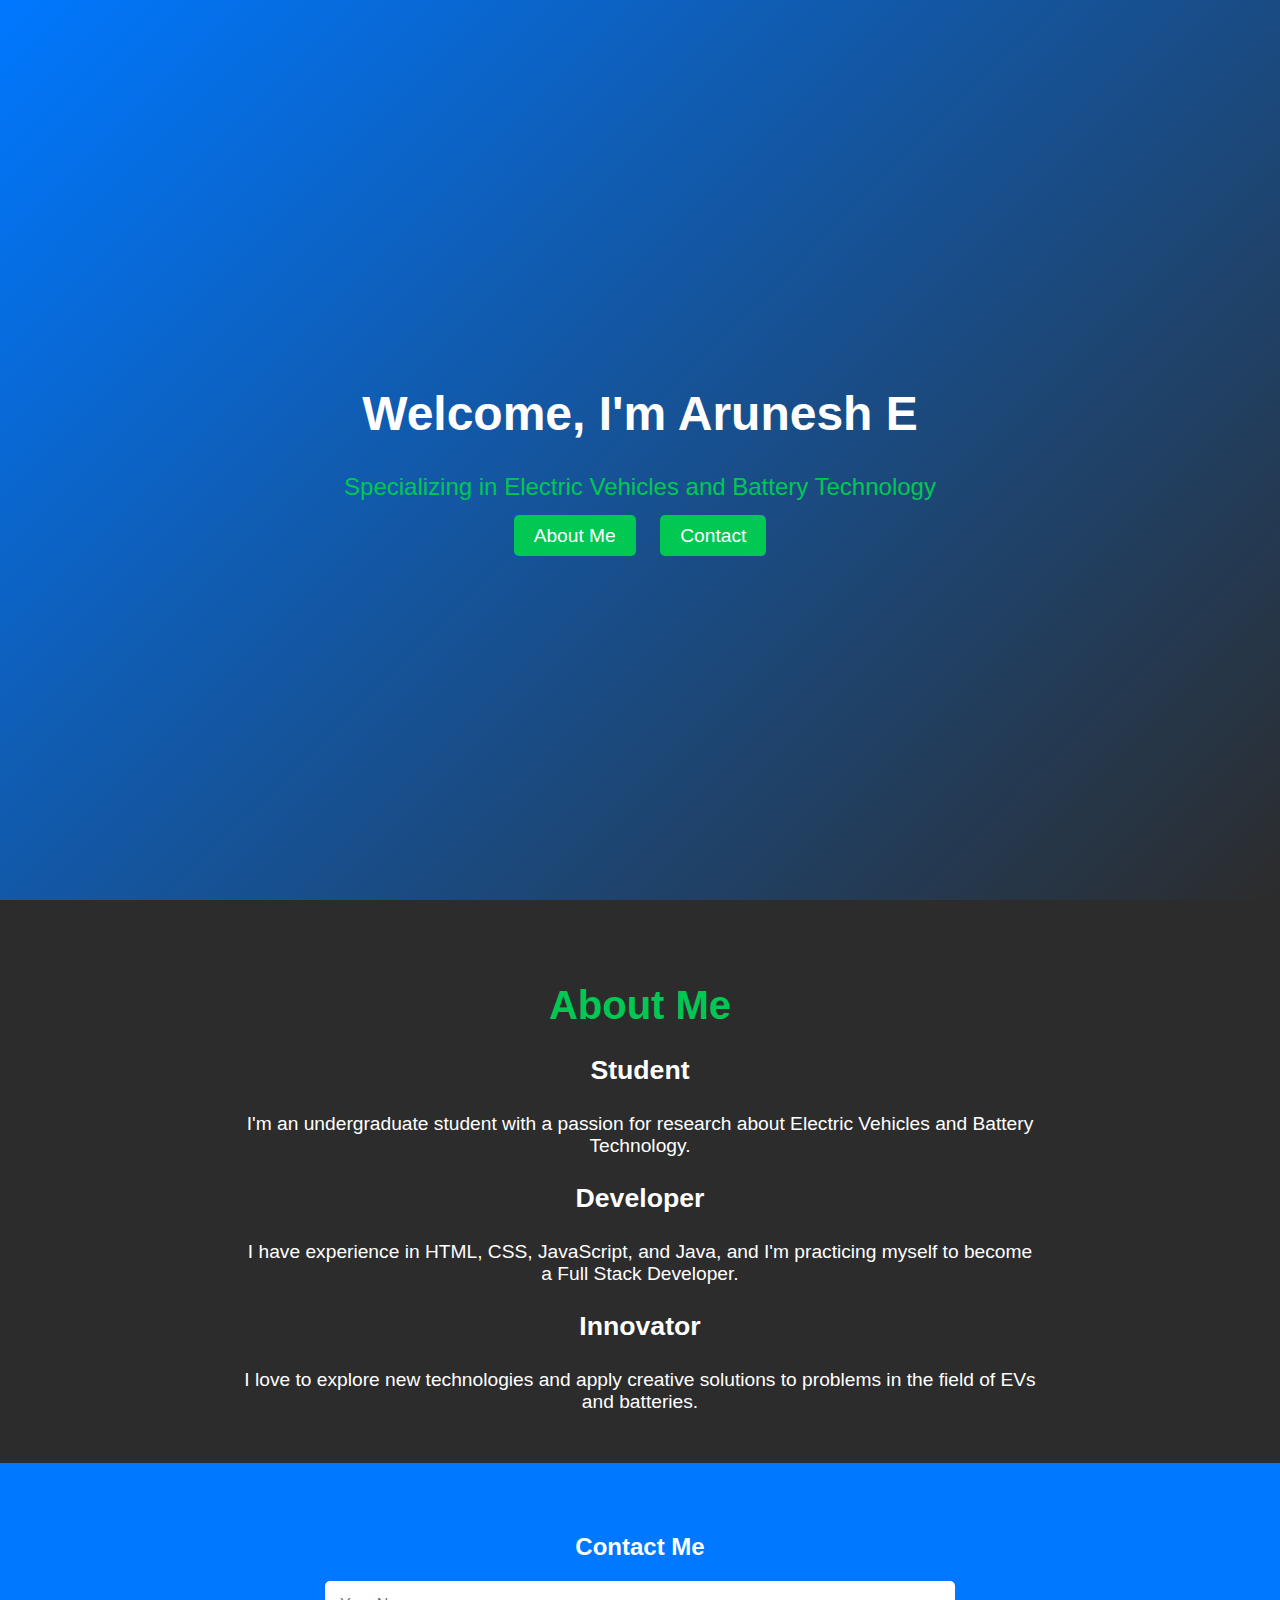
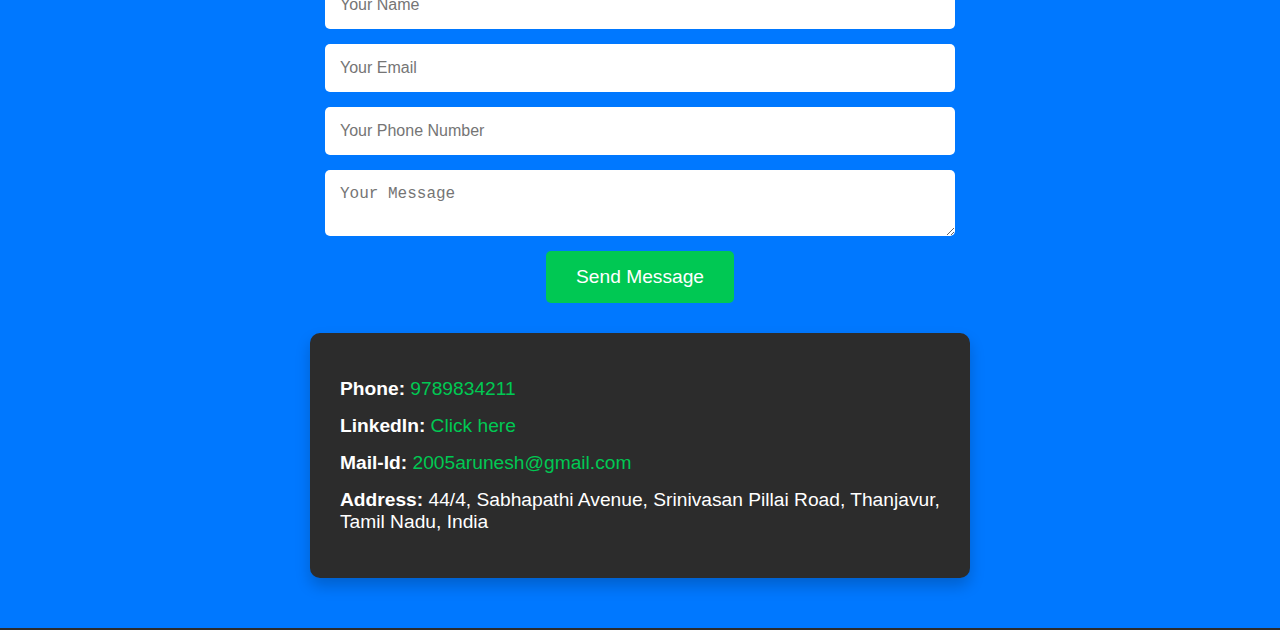
==== index.html @ 9ba8f6b3 "Add files via upload" ====
<!DOCTYPE html>
<html lang="en">
<head>
    <meta charset="UTF-8">
    <meta name="viewport" content="width=device-width, initial-scale=1.0">
    <title>Arunesh | Portfolio</title>
    <link rel="stylesheet" href="style2.css">
    <style>
        html {
            scroll-behavior: smooth;
        }
    </style>
</head>
<body>
    <!-- Hero Section -->
    <header class="hero-section">
        <div class="hero-content">
            <h1>Welcome, I'm Arunesh E</h1>
            <p>Specializing in Electric Vehicles and Battery Technology</p>
            <nav>
                <a href=.about-section class="cta-button">About Me</a>
                <a href=.contact-section class="cta-button">Contact</a>
            </nav>
        </div>
    </header>

    <!-- About Section -->
    <section id="about" class="about-section">
        <div class="container">
            <h2>About Me</h2>
            <div class="about-content">
                <div class="about-card">
                    <i class="fas fa-graduation-cap"></i>
                    <h3 style="font-size: 20pt;">Student</h3>
                    <p>I'm an undergraduate student with a passion for research about Electric Vehicles and Battery Technology.</p>
                </div>
                <div class="about-card">
                    <i class="fas fa-code"></i>
                    <h3 style="font-size: 20pt;">Developer</h3>
                    <p>I have experience in HTML, CSS, JavaScript, and Java, and I'm practicing myself to become a Full Stack Developer.</p>
                </div>
                <div class="about-card">
                    <i class="fas fa-lightbulb"></i>
                    <h3 style="font-size: 20pt;">Innovator</h3>
                    <p>I love to explore new technologies and apply creative solutions to problems in the field of EVs and batteries.</p>
                </div>
            </div>
        </div>
    </section>

    <!-- Contact Section -->
    <section id="contact" class="contact-section">
        <div class="container">
            <h2>Contact Me</h2>
            <form action="#" method="POST">
                <input type="text" name="name" placeholder="Your Name" required>
                <input type="email" name="email" placeholder="Your Email" required>
                <input type="tel" name="phone" placeholder="Your Phone Number" required>
                <textarea name="message" placeholder="Your Message" required></textarea>
                <button type="submit">Send Message</button>
            </form>
            <div class="contact-info-box">
                <p><strong>Phone: </strong><a href="tel:+9789834211">9789834211</a></p>
                <p><strong>LinkedIn: </strong><a href="https://www.linkedin.com/in/arunesh33/" target="_blank">Click here</a></p>
                <p><strong>Mail-Id: </strong><a href="mailto:2005arunesh@gmail.com">2005arunesh@gmail.com</a></p>
                <p><strong>Address: </strong>44/4, Sabhapathi Avenue, Srinivasan Pillai Road, Thanjavur, Tamil Nadu, India</p>
            </div>
        </div>
    </section>
</body>
</html>
---- style2.css ----
/* Global Styles */
body {
    font-family: 'Roboto', sans-serif;
    margin: 0;
    padding: 0;
    box-sizing: border-box;
    background-color: #2C2C2C;
    color: white;
}

/* Smooth Scrolling */
html {
    scroll-behavior: smooth;
}

/* Hero Section */
.hero-section {
    height: 100vh;
    background: linear-gradient(135deg, #0078FF, #2C2C2C);
    display: flex;
    justify-content: center;
    align-items: center;
    text-align: center;
    position: relative;
}

.hero-section::before {
    content: '';
    position: absolute;
    top: 0;
    left: 0;
    width: 100%;
    height: 100%;
    background-image: url('path-to-circuit-pattern.svg');
    opacity: 0.1;
    animation: move-pattern 20s linear infinite;
}

@keyframes move-pattern {
    0% { background-position: 0 0; }
    100% { background-position: 100% 100%; }
}

.hero-content h1 {
    font-size: 3rem;
    color: white;
    animation: fadeIn 2s ease-in-out;
}

.hero-content p {
    color: #00C853;
    font-size: 1.5rem;
    animation: fadeIn 2s ease-in-out 1s;
}

.cta-button {
    margin-top: 20px;
    padding: 10px 20px;
    background-color: #00C853;
    color: white;
    text-decoration: none;
    border-radius: 5px;
    font-size: 1.2rem;
    transition: background-color 0.3s ease-in-out;
}

.cta-button:hover {
    background-color: #00A642;
}

/* About Section */
.about-section {
    background-color: #2C2C2C;
    padding: 50px 0;
    color: white;
    text-align: center;
}

.about-section h2 {
    font-size: 2.5rem;
    color: #00C853;
    margin-bottom: 20px;
}

.about-section p {
    max-width: 800px;
    margin: 0 auto;
    font-size: 1.2rem;
}

/* Contact Section */
.contact-section {
    padding: 50px 0;
    background-color: #0078FF;
    color: white;
    text-align: center;
    display: flex;
    justify-content: center;
    align-items: center;
    flex-direction: column;
}

.contact-section form {
    display: flex;
    flex-direction: column;
    align-items: center;
    gap: 15px;
    max-width: 600px;
    margin: 0 auto;
}

.contact-section input, .contact-section textarea {
    width: 100%;
    padding: 15px;
    border: none;
    border-radius: 5px;
    font-size: 1rem;
    outline: none;
}

.contact-section button {
    background-color: #00C853;
    color: white;
    padding: 15px 30px;
    border: none;
    border-radius: 5px;
    font-size: 1.2rem;
    cursor: pointer;
    transition: background-color 0.3s ease-in-out;
}

.contact-section button:hover {
    background-color: #00A642;
}

/* Contact Info Box */
.contact-info-box {
    background-color: #2C2C2C;
    padding: 30px;
    border-radius: 10px;
    max-width: 600px;
    width: 100%;
    box-shadow: 0px 8px 15px rgba(0, 0, 0, 0.2);
    text-align: left; /* Left-align the text inside the box */
    margin-top: 30px;
}

nav a {
    margin-right: 20px; /* Adjust this value to control the spacing */
    text-decoration: none;
    padding: 10px; /* Optional padding for better spacing within the link */
}

nav a:last-child {
    margin-right: 0; /* Ensures no extra space after the last link */
}

.contact-info-box p {
    margin: 15px 0;
    font-size: 1.2rem;
}

.contact-info-box a {
    color: #00C853;
    text-decoration: none;
    transition: color 0.3s ease-in-out;
}

.contact-info-box a:hover {
    color: #00A642;
    text-decoration: underline;
}

/* Media Queries for Responsiveness */
@media (max-width: 768px) {
    .hero-content h1 {
        font-size: 2rem;
    }

    .hero-content p {
        font-size: 1.2rem;
    }

    .cta-button {
        font-size: 1rem;
        padding: 8px 16px;
    }

    .about-section h2 {
        font-size: 2rem;
    }

    .about-section p {
        font-size: 1rem;
    }

    .contact-info-box {
        font-size: 1rem;
    }
}
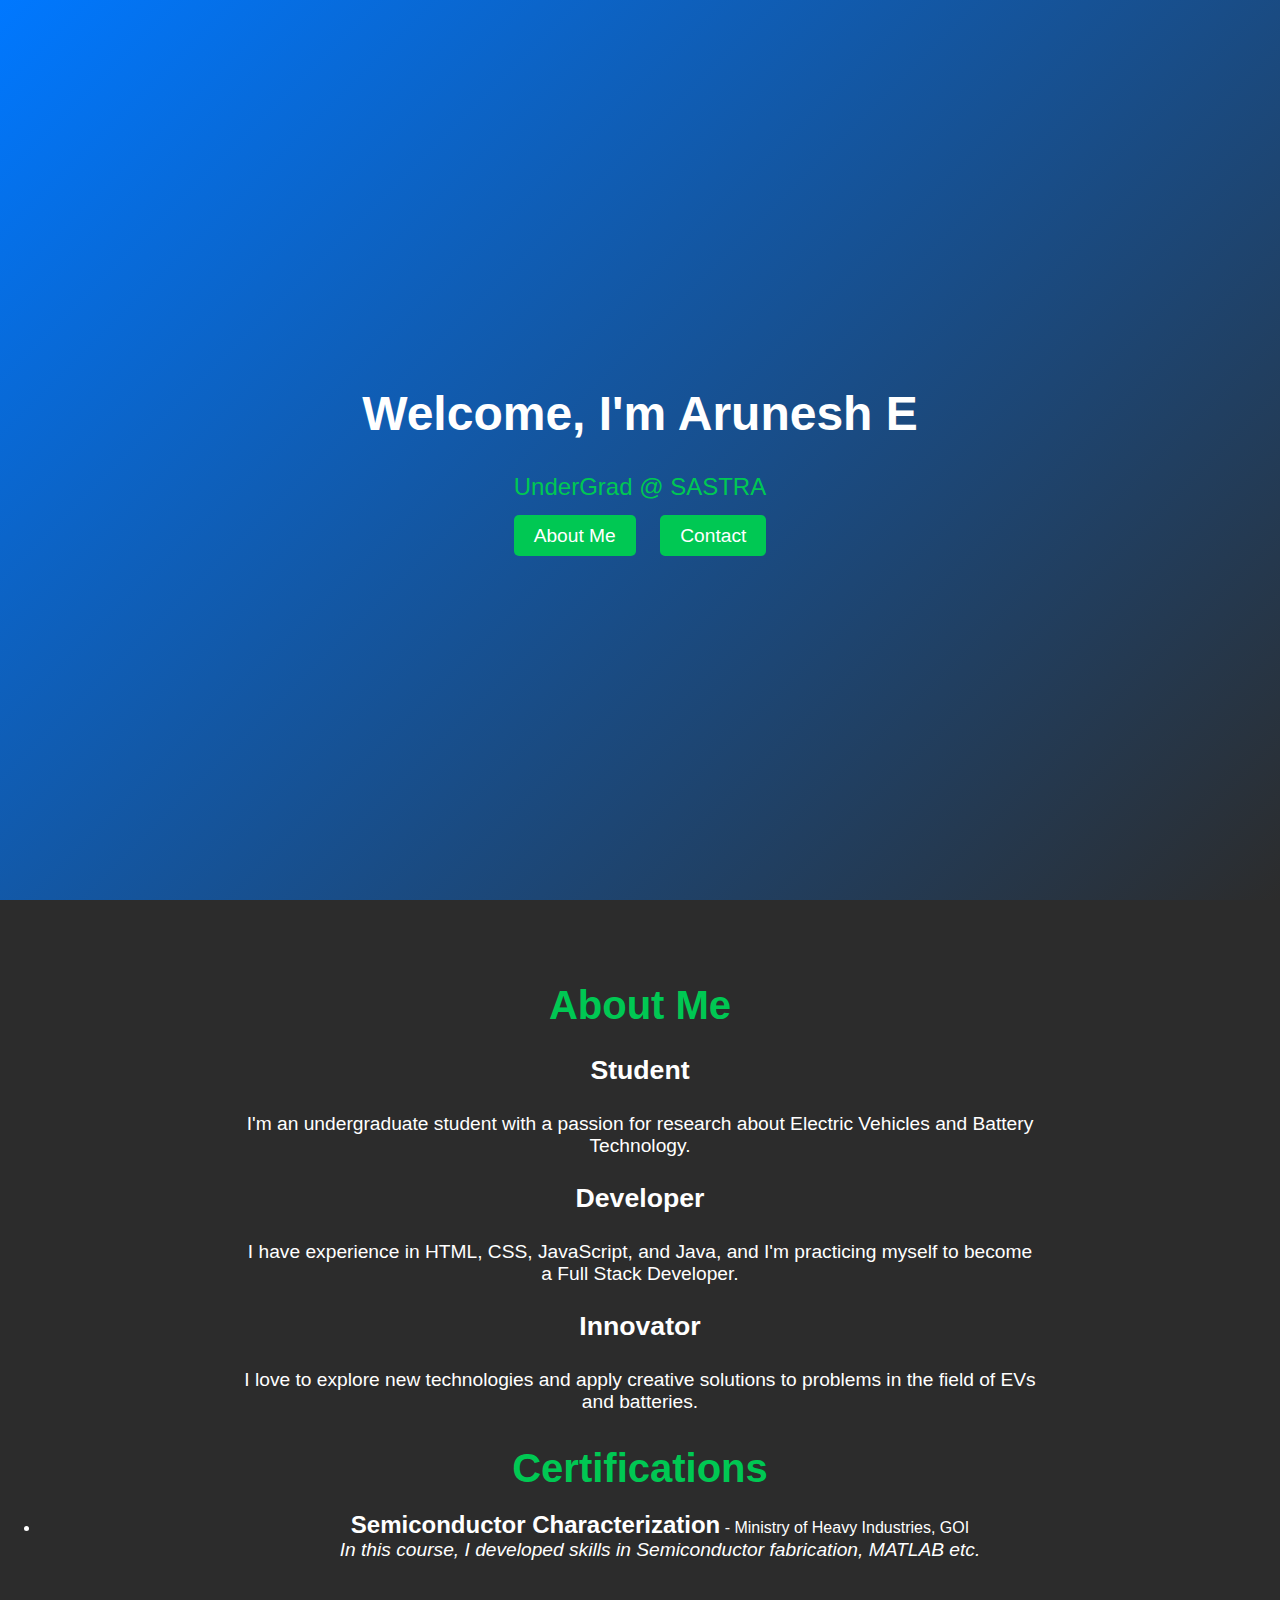
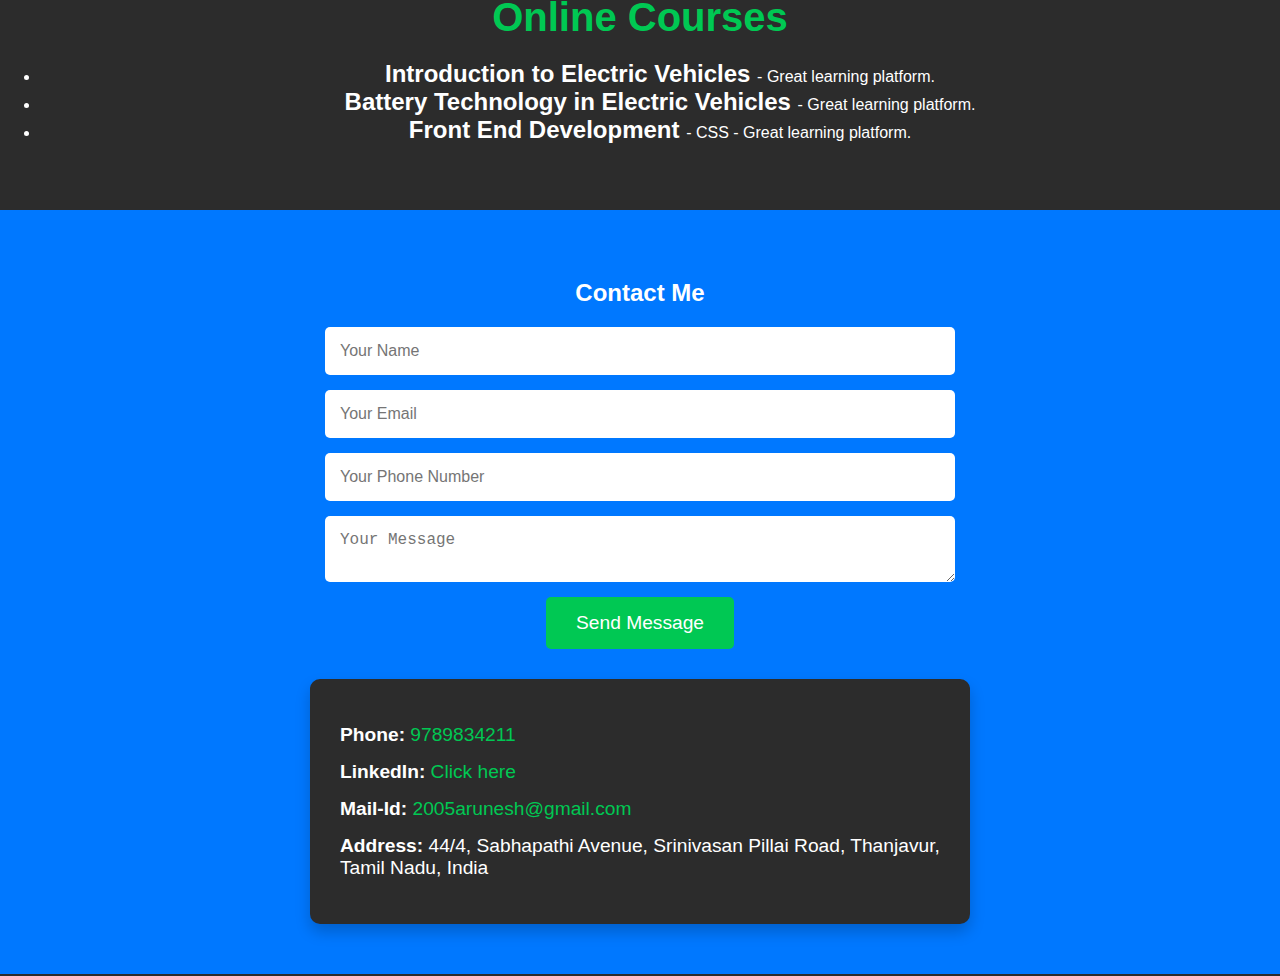
==== commit 36717d06: "Update1 index.html" ====
--- a/index.html
+++ b/index.html
@@ -16,10 +16,10 @@
     <header class="hero-section">
         <div class="hero-content">
             <h1>Welcome, I'm Arunesh E</h1>
-            <p>Specializing in Electric Vehicles and Battery Technology</p>
+            <p>UnderGrad @ SASTRA</p>
             <nav>
-                <a href=.about-section class="cta-button">About Me</a>
-                <a href=.contact-section class="cta-button">Contact</a>
+                <a href="#about" class="cta-button">About Me</a>
+                <a href="#contact" class="cta-button">Contact</a>
             </nav>
         </div>
     </header>
@@ -45,7 +45,25 @@
                     <p>I love to explore new technologies and apply creative solutions to problems in the field of EVs and batteries.</p>
                 </div>
             </div>
-        </div>
+
+            <!-- Certifications Box -->
+            <div class="certifications-box">
+                <h2>Certifications</h2>
+                <ul>
+                    <li><b style="font-size: 18pt;">Semiconductor Characterization</b> - Ministry of Heavy Industries, GOI</li>
+                    <p style="font-style: italic;">In this course, I developed skills in Semiconductor fabrication, MATLAB etc.</p>
+                </ul>
+            </div>
+
+            <!-- Online Courses Box -->
+            <div class="courses-box">
+                <h2>Online Courses</h2>
+                <ul>
+                    <li><b style="font-size: 18pt;">Introduction to Electric Vehicles </b>- Great learning platform.</li>
+                    <li><b style="font-size: 18pt;">Battery Technology in Electric Vehicles </b>- Great learning platform.</li>
+                    <li><b style="font-size: 18pt;">Front End Development </b>- CSS - Great learning platform.</li>
+                </ul>
+            </div>
     </section>
 
     <!-- Contact Section -->
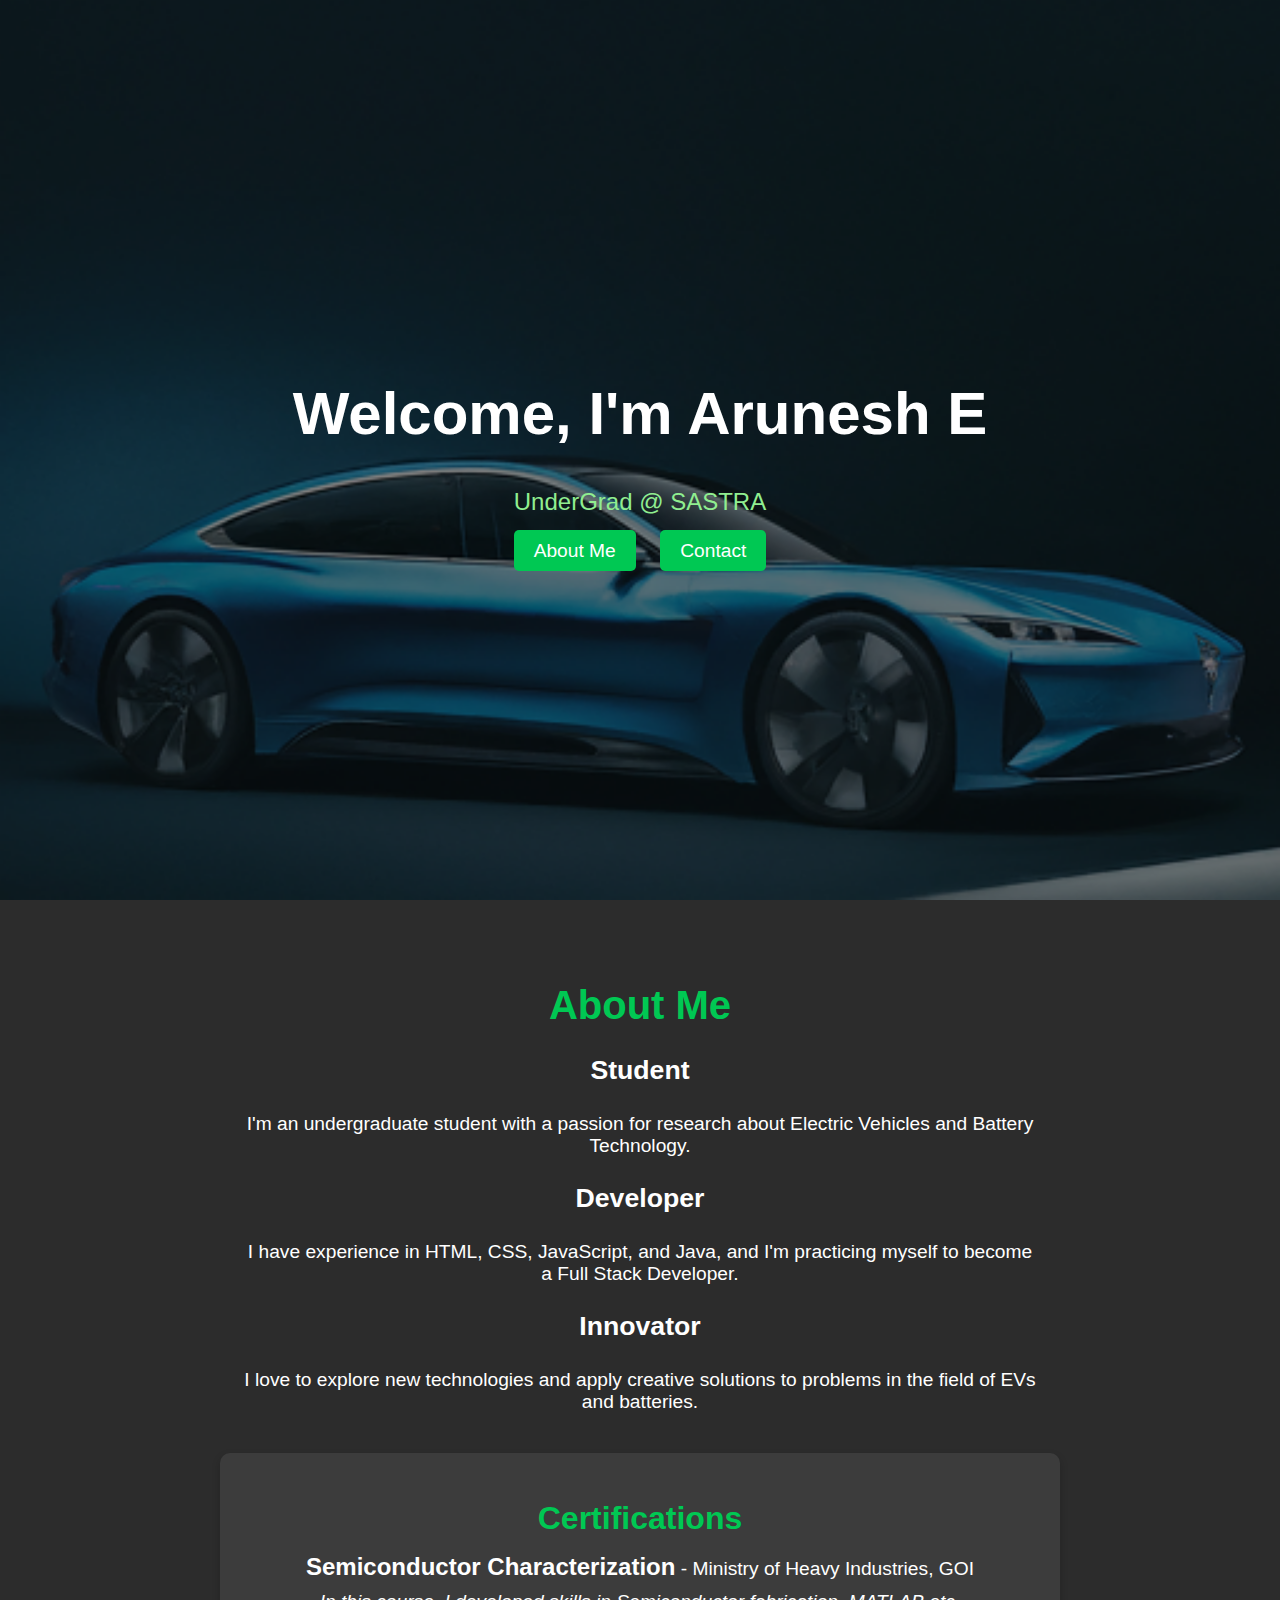
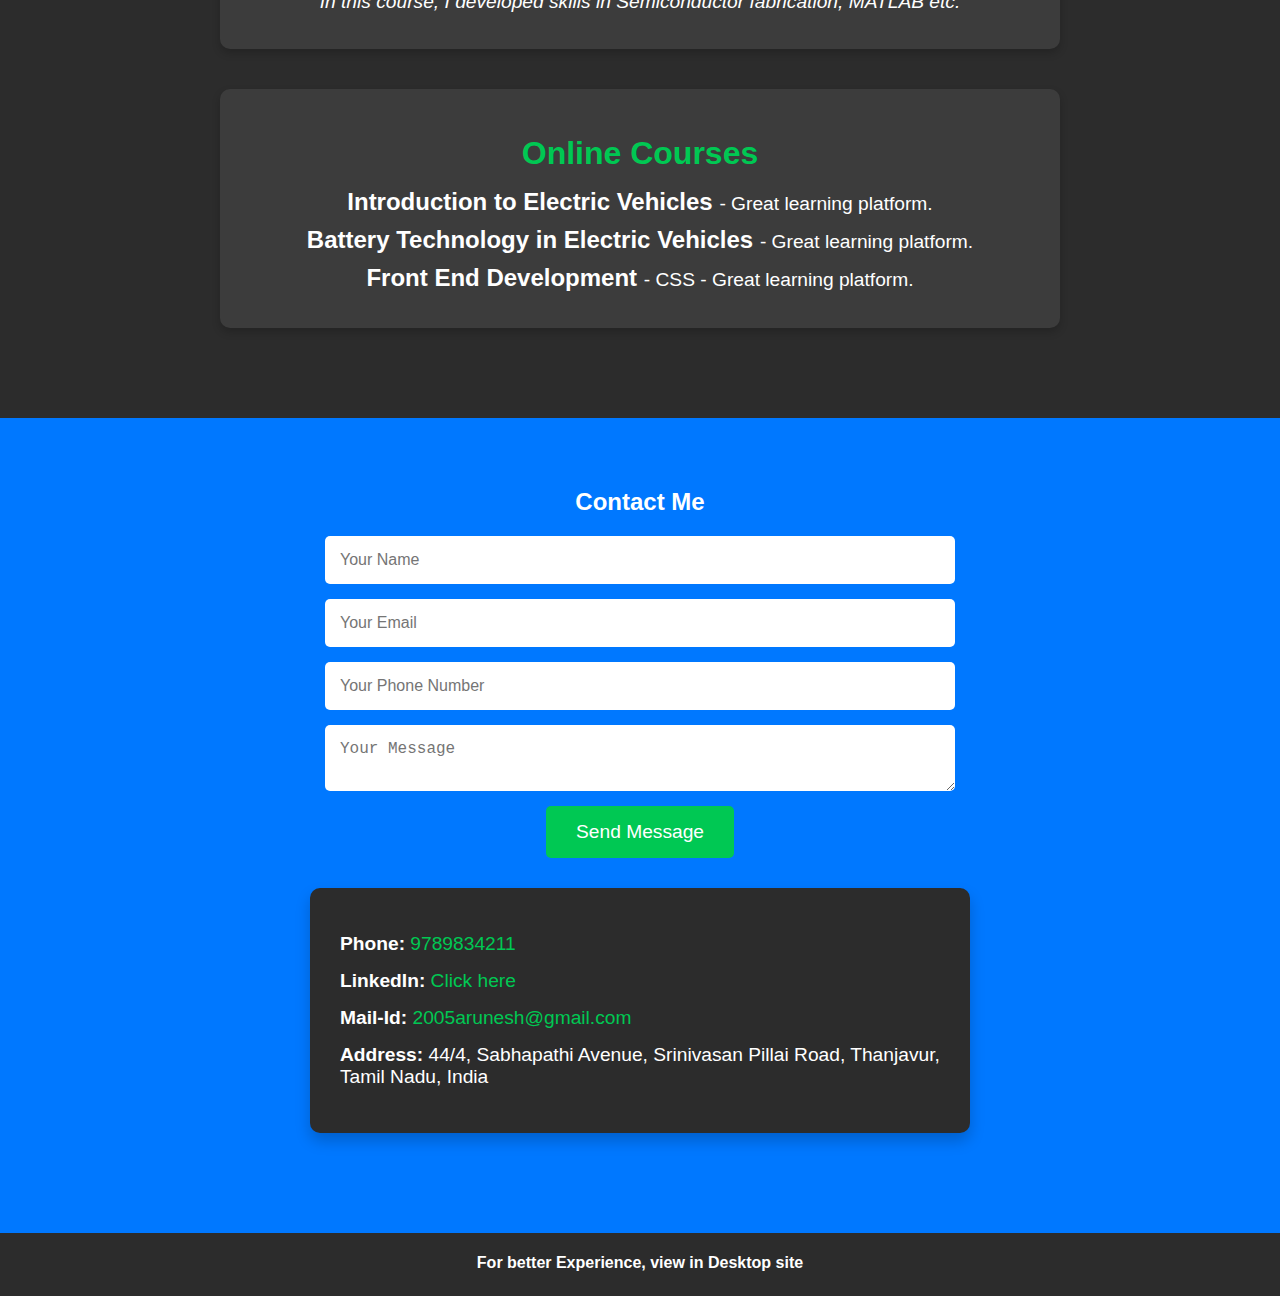
==== commit eb1caac9: "Add files via upload" ====
--- a/index.html
+++ b/index.html
@@ -5,13 +5,10 @@
     <meta name="viewport" content="width=device-width, initial-scale=1.0">
     <title>Arunesh | Portfolio</title>
     <link rel="stylesheet" href="style2.css">
-    <style>
-        html {
-            scroll-behavior: smooth;
-        }
-    </style>
+    <link rel="icon" href="icon.png">
 </head>
 <body>
+    <script src="script.js"></script>
     <!-- Hero Section -->
     <header class="hero-section">
         <div class="hero-content">
@@ -85,5 +82,6 @@
             </div>
         </div>
     </section>
+    <footer align="center"><h4>For better Experience, view in Desktop site</h4></footer>
 </body>
-</html>
+</html>--- a/style2.css
+++ b/style2.css
@@ -7,21 +7,26 @@
     background-color: #2C2C2C;
     color: white;
 }
-
+h1
 /* Smooth Scrolling */
 html {
     scroll-behavior: smooth;
 }
 
-/* Hero Section */
+
+
 .hero-section {
-    height: 100vh;
-    background: linear-gradient(135deg, #0078FF, #2C2C2C);
-    display: flex;
-    justify-content: center;
-    align-items: center;
-    text-align: center;
-    position: relative;
+    height: 100vh; /* Full viewport height */
+    background-image: url("darker_image.png"); /* Replace with your image path */
+    background-size: cover; /* Make sure the image covers the entire section */
+    background-position: center; /* Center the image */
+    background-repeat: no-repeat; /* Prevent image repetition */
+    display: flex; /* Flexbox for centering content */
+    align-items: center; /* Vertically center the content */
+    justify-content: center; /* Horizontally center the content */
+    color: white; /* Text color */
+    
+    text-align: center; /* Center the text */
 }
 
 .hero-section::before {
@@ -31,26 +36,19 @@
     left: 0;
     width: 100%;
     height: 100%;
-    background-image: url('path-to-circuit-pattern.svg');
+    background-image: url("bg1.png");
     opacity: 0.1;
-    animation: move-pattern 20s linear infinite;
-}
-
-@keyframes move-pattern {
-    0% { background-position: 0 0; }
-    100% { background-position: 100% 100%; }
 }
 
 .hero-content h1 {
-    font-size: 3rem;
+    font-size: 45pt;
     color: white;
-    animation: fadeIn 2s ease-in-out;
+    opacity: 200%;
 }
 
 .hero-content p {
-    color: #00C853;
-    font-size: 1.5rem;
-    animation: fadeIn 2s ease-in-out 1s;
+    color: lightgreen;
+    font-size: 18pt;
 }
 
 .cta-button {
@@ -86,6 +84,32 @@
     max-width: 800px;
     margin: 0 auto;
     font-size: 1.2rem;
+}
+
+/* Certifications and Courses Boxes */
+.certifications-box, .courses-box {
+    background-color: #3C3C3C;
+    padding: 20px;
+    border-radius: 10px;
+    margin: 40px auto;
+    max-width: 800px;
+    box-shadow: 0px 4px 8px rgba(0, 0, 0, 0.2);
+}
+
+.certifications-box h2, .courses-box h2 {
+    font-size: 2rem;
+    color: #00C853;
+    margin-bottom: 15px;
+}
+
+.certifications-box ul, .courses-box ul {
+    list-style-type: none;
+    padding: 0;
+}
+
+.certifications-box li, .courses-box li {
+    font-size: 1.2rem;
+    margin: 10px 0;
 }
 
 /* Contact Section */
@@ -143,16 +167,7 @@
     box-shadow: 0px 8px 15px rgba(0, 0, 0, 0.2);
     text-align: left; /* Left-align the text inside the box */
     margin-top: 30px;
-}
-
-nav a {
-    margin-right: 20px; /* Adjust this value to control the spacing */
-    text-decoration: none;
-    padding: 10px; /* Optional padding for better spacing within the link */
-}
-
-nav a:last-child {
-    margin-right: 0; /* Ensures no extra space after the last link */
+    margin-bottom: 50px;
 }
 
 .contact-info-box p {
@@ -168,33 +183,14 @@
 
 .contact-info-box a:hover {
     color: #00A642;
-    text-decoration: underline;
 }
 
-/* Media Queries for Responsiveness */
-@media (max-width: 768px) {
-    .hero-content h1 {
-        font-size: 2rem;
-    }
+nav a {
+    margin-right: 20px; /* Adjust this value to control the spacing */
+    text-decoration: none;
+    padding: 10px; /* Optional padding for better spacing within the link */
+}
 
-    .hero-content p {
-        font-size: 1.2rem;
-    }
-
-    .cta-button {
-        font-size: 1rem;
-        padding: 8px 16px;
-    }
-
-    .about-section h2 {
-        font-size: 2rem;
-    }
-
-    .about-section p {
-        font-size: 1rem;
-    }
-
-    .contact-info-box {
-        font-size: 1rem;
-    }
+nav a:last-child {
+    margin-right: 0; /* Ensures no extra space after the last link */
 }
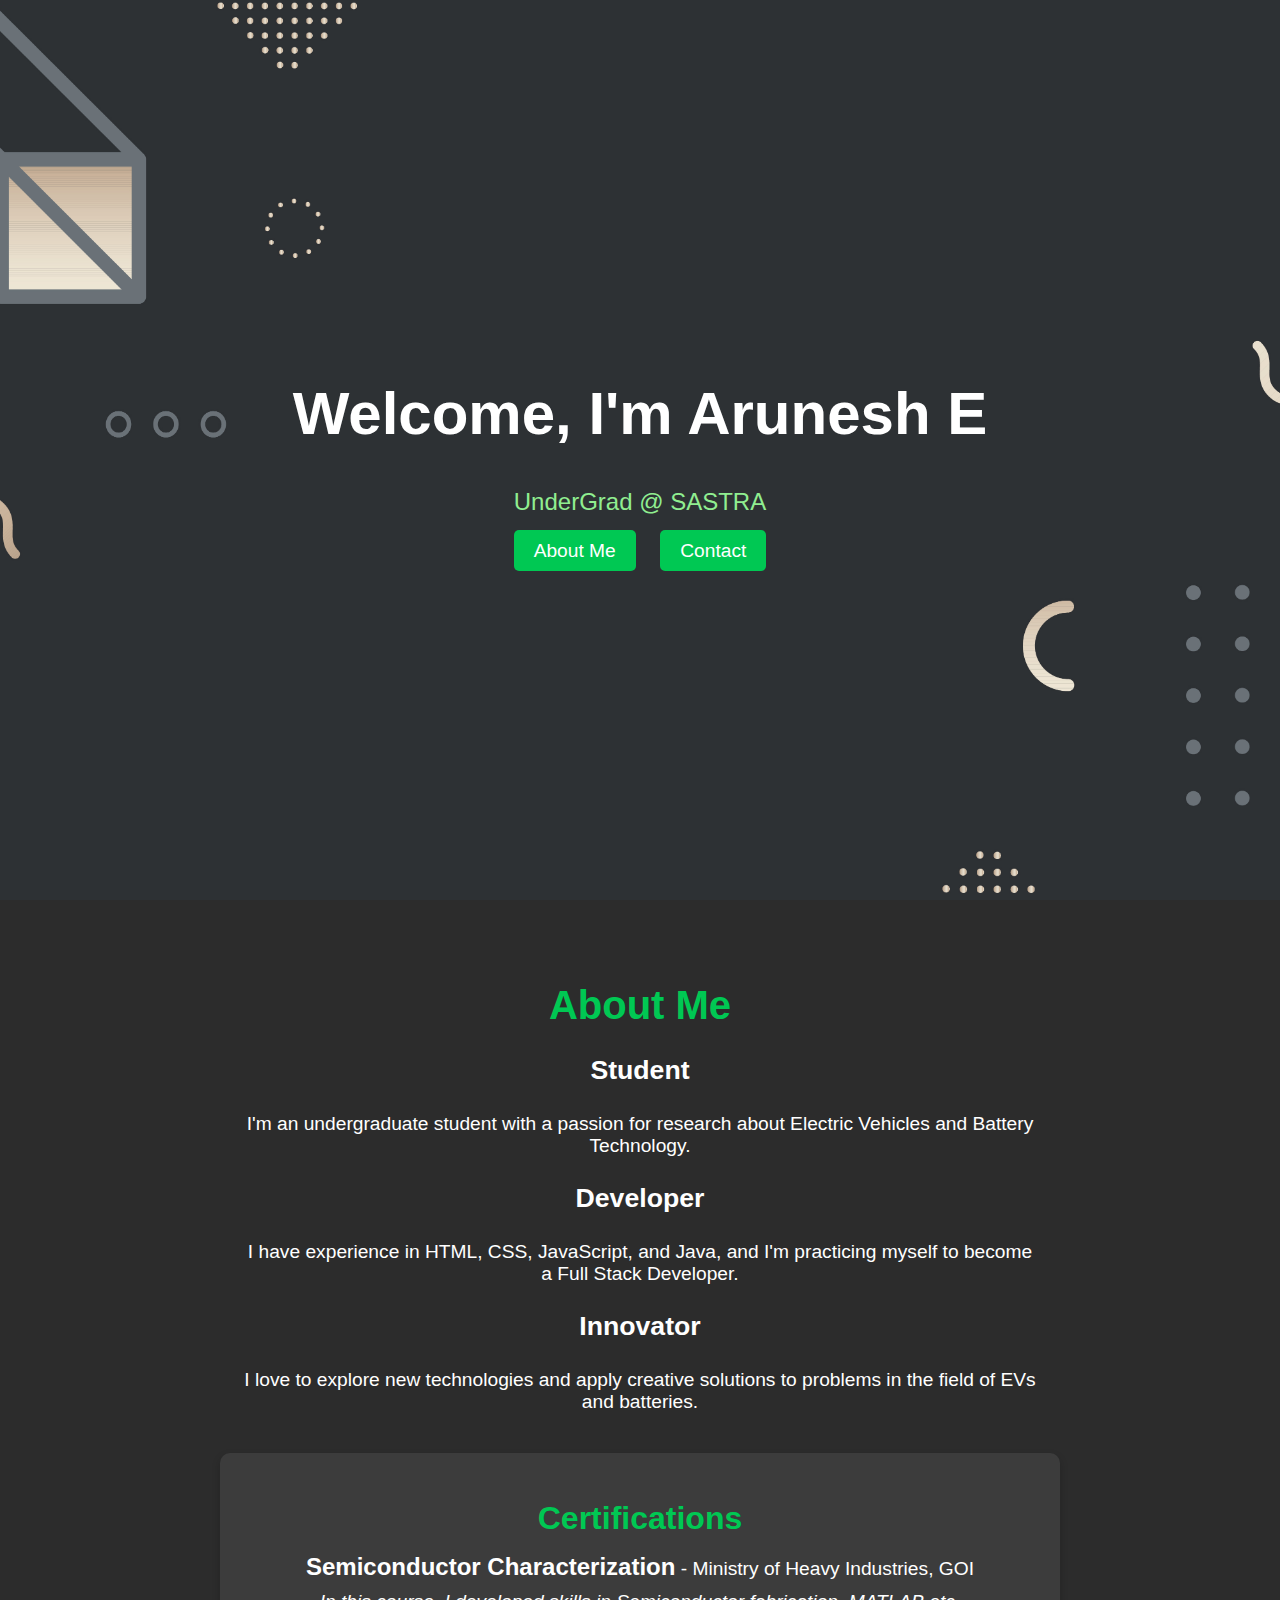
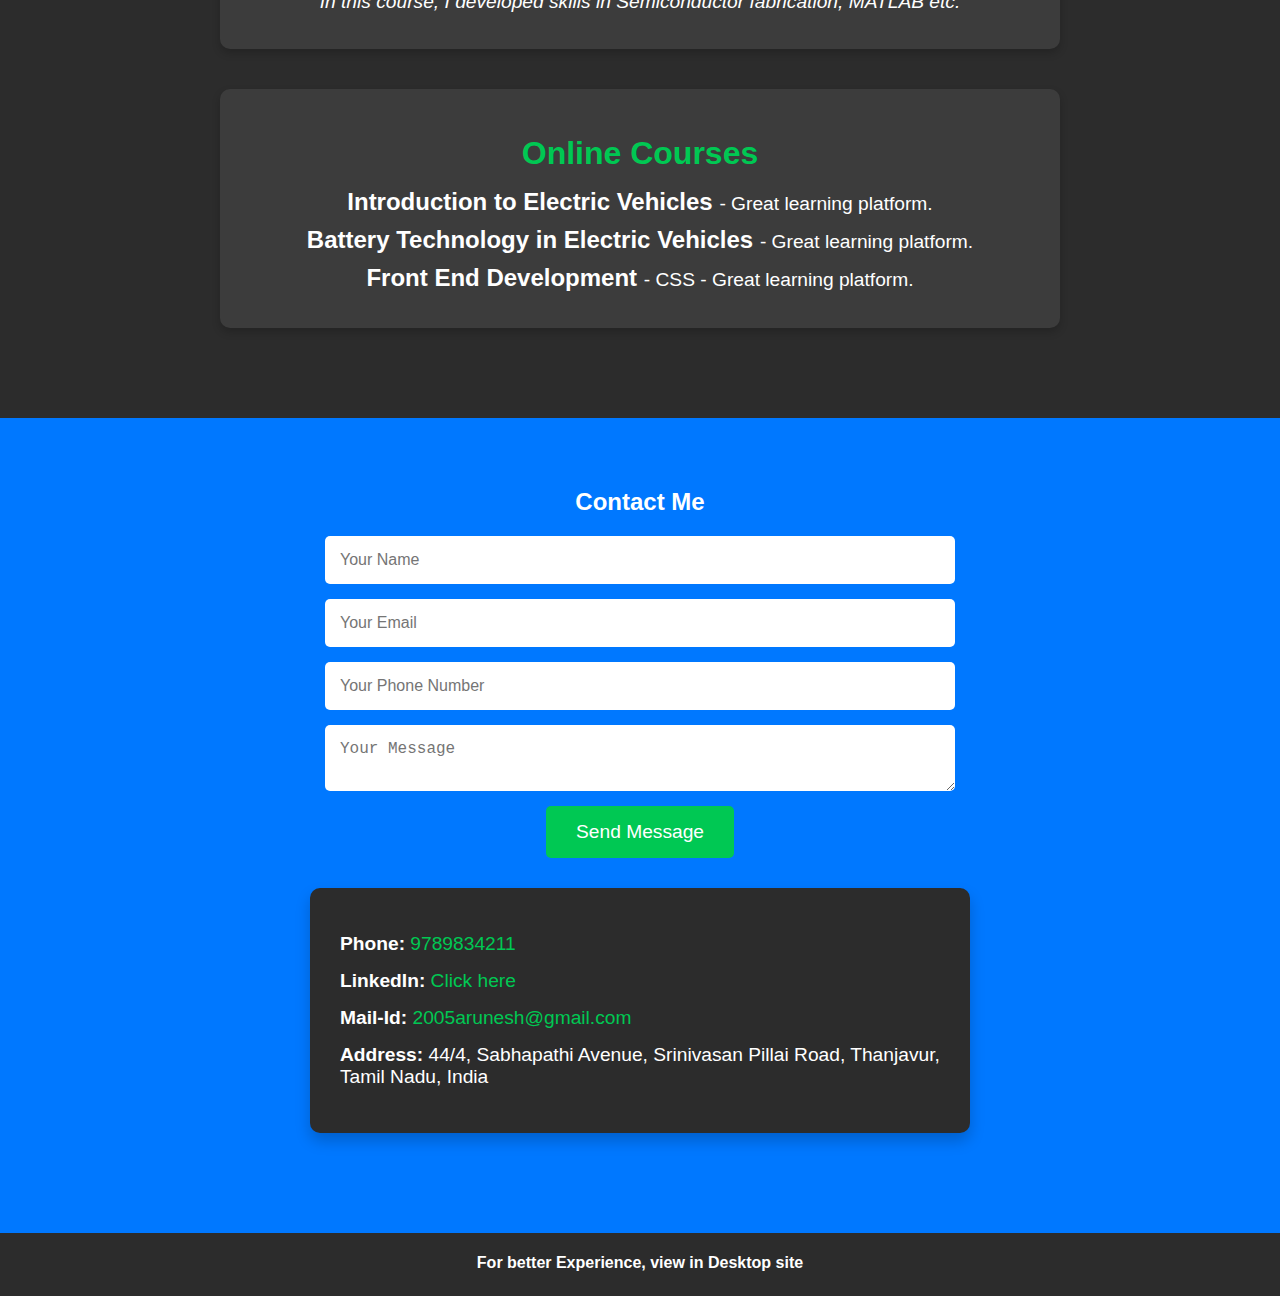
==== commit cfdbfeef: "Update index.html" ====
--- a/index.html
+++ b/index.html
@@ -15,8 +15,8 @@
             <h1>Welcome, I'm Arunesh E</h1>
             <p>UnderGrad @ SASTRA</p>
             <nav>
-                <a href="#about" class="cta-button">About Me</a>
-                <a href="#contact" class="cta-button">Contact</a>
+                <a href="https://arunesh333.github.io/portfolio/#about" class="cta-button">About Me</a>
+                <a href="https://arunesh333.github.io/portfolio/#contact" class="cta-button">Contact</a>
             </nav>
         </div>
     </header>
@@ -84,4 +84,4 @@
     </section>
     <footer align="center"><h4>For better Experience, view in Desktop site</h4></footer>
 </body>
-</html>+</html>
--- a/style2.css
+++ b/style2.css
@@ -63,7 +63,8 @@
 }
 
 .cta-button:hover {
-    background-color: #00A642;
+    background-color: white;
+    color: #00C853;
 }
 
 /* About Section */
@@ -194,3 +195,23 @@
 nav a:last-child {
     margin-right: 0; /* Ensures no extra space after the last link */
 }
+
+/* Mobile Devices */
+@media (max-width: 420px) {
+    .hero-section {
+        background-image: url("darker_image_mob.png"); /* Mobile-specific background image */
+        background-size: cover;
+        background-position: center;
+    }
+}
+
+
+
+/* Desktops and Larger Screens */
+@media (min-width: 1280px) {
+    .hero-section {
+        background-image: url("bg2.png"); /* Desktop-specific background image */
+        background-size: cover;
+        background-position: center;
+    }
+}
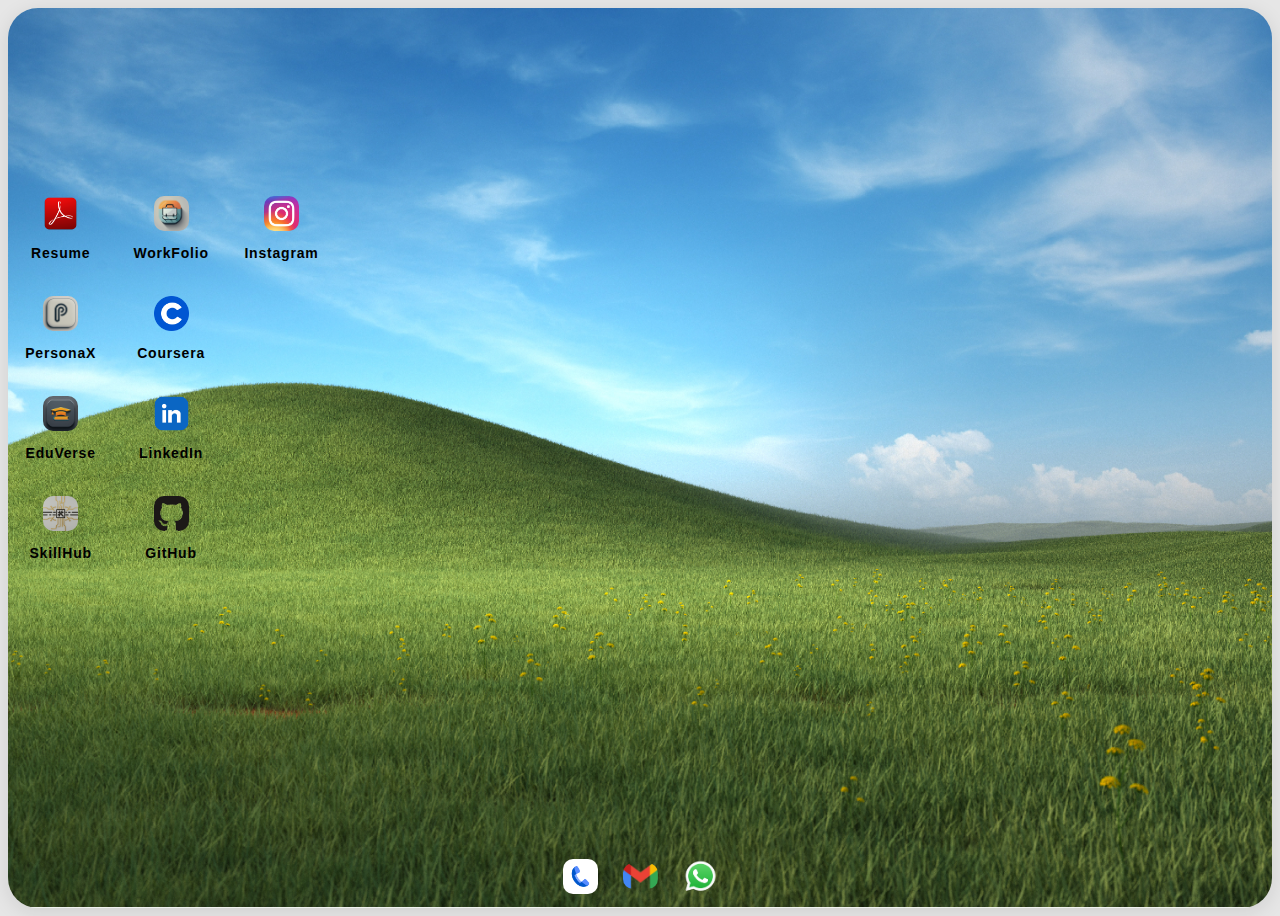
==== commit a8461e51: "Add files via upload" ====
--- a/index.html
+++ b/index.html
@@ -3,85 +3,63 @@
 <head>
     <meta charset="UTF-8">
     <meta name="viewport" content="width=device-width, initial-scale=1.0">
-    <title>Arunesh | Portfolio</title>
-    <link rel="stylesheet" href="style2.css">
-    <link rel="icon" href="icon.png">
+    <title>Arunesh's Portfolio</title>
+    <link rel="stylesheet" href="style.css">
 </head>
 <body>
-    <script src="script.js"></script>
-    <!-- Hero Section -->
-    <header class="hero-section">
-        <div class="hero-content">
-            <h1>Welcome, I'm Arunesh E</h1>
-            <p>UnderGrad @ SASTRA</p>
-            <nav>
-                <a href="https://arunesh333.github.io/portfolio/#about" class="cta-button">About Me</a>
-                <a href="https://arunesh333.github.io/portfolio/#contact" class="cta-button">Contact</a>
-            </nav>
-        </div>
-    </header>
-
-    <!-- About Section -->
-    <section id="about" class="about-section">
-        <div class="container">
-            <h2>About Me</h2>
-            <div class="about-content">
-                <div class="about-card">
-                    <i class="fas fa-graduation-cap"></i>
-                    <h3 style="font-size: 20pt;">Student</h3>
-                    <p>I'm an undergraduate student with a passion for research about Electric Vehicles and Battery Technology.</p>
-                </div>
-                <div class="about-card">
-                    <i class="fas fa-code"></i>
-                    <h3 style="font-size: 20pt;">Developer</h3>
-                    <p>I have experience in HTML, CSS, JavaScript, and Java, and I'm practicing myself to become a Full Stack Developer.</p>
-                </div>
-                <div class="about-card">
-                    <i class="fas fa-lightbulb"></i>
-                    <h3 style="font-size: 20pt;">Innovator</h3>
-                    <p>I love to explore new technologies and apply creative solutions to problems in the field of EVs and batteries.</p>
-                </div>
-            </div>
-
-            <!-- Certifications Box -->
-            <div class="certifications-box">
-                <h2>Certifications</h2>
-                <ul>
-                    <li><b style="font-size: 18pt;">Semiconductor Characterization</b> - Ministry of Heavy Industries, GOI</li>
-                    <p style="font-style: italic;">In this course, I developed skills in Semiconductor fabrication, MATLAB etc.</p>
-                </ul>
-            </div>
-
-            <!-- Online Courses Box -->
-            <div class="courses-box">
-                <h2>Online Courses</h2>
-                <ul>
-                    <li><b style="font-size: 18pt;">Introduction to Electric Vehicles </b>- Great learning platform.</li>
-                    <li><b style="font-size: 18pt;">Battery Technology in Electric Vehicles </b>- Great learning platform.</li>
-                    <li><b style="font-size: 18pt;">Front End Development </b>- CSS - Great learning platform.</li>
-                </ul>
-            </div>
-    </section>
-
-    <!-- Contact Section -->
-    <section id="contact" class="contact-section">
-        <div class="container">
-            <h2>Contact Me</h2>
-            <form action="#" method="POST">
-                <input type="text" name="name" placeholder="Your Name" required>
-                <input type="email" name="email" placeholder="Your Email" required>
-                <input type="tel" name="phone" placeholder="Your Phone Number" required>
-                <textarea name="message" placeholder="Your Message" required></textarea>
-                <button type="submit">Send Message</button>
-            </form>
-            <div class="contact-info-box">
-                <p><strong>Phone: </strong><a href="tel:+9789834211">9789834211</a></p>
-                <p><strong>LinkedIn: </strong><a href="https://www.linkedin.com/in/arunesh33/" target="_blank">Click here</a></p>
-                <p><strong>Mail-Id: </strong><a href="mailto:2005arunesh@gmail.com">2005arunesh@gmail.com</a></p>
-                <p><strong>Address: </strong>44/4, Sabhapathi Avenue, Srinivasan Pillai Road, Thanjavur, Tamil Nadu, India</p>
+    <div class="container">
+        <div class="main">
+            <div class="app-grid">
+                <a href="assets/Resume.pdf" class="app-tile" target="_blank">
+                    <div class="icon"><img src="assets/adobe.png" alt="pdf_viewer" class="logo"></div>
+                    <span>Resume</span>
+                </a>
+                <a href="#personal" class="app-tile">
+                    <div class="icon"><img src="assets/Personax.png" alt="Personax_logo" class="logo"></div>
+                    <span>PersonaX</span>
+                </a>
+                <a href="#eduactional" class="app-tile">
+                    <div class="icon"><img src="assets/Eduverse.png" alt="Eduverse_logo" class="logo"></div>
+                    <span>EduVerse</span>
+                </a>
+                <a href="#skills" class="app-tile">
+                    <div class="icon"><img src="assets/Skillset.png" alt="Skillhub_logo" class="logo"></div>
+                    <span>SkillHub</span>
+                </a>
+                <a href="#projects" class="app-tile">
+                    <div class="icon"><img src="assets/project.png" alt="workfolio" class="logo"></div>
+                    <span>WorkFolio</span>
+                </a>
+                <a href="#courses" class="app-tile">
+                    <div class="icon"><img src="assets/course.png" alt="Courses" class="logo"></div>
+                    <span>Coursera</span>
+                </a>
+                <a href="https://www.linkedin.com/in/arunesh33/" class="app-tile" target="_blank">
+                    <div class="icon"><img src="assets/linkedin.png" alt="linkedin" class="logo"></div>
+                    <span>LinkedIn</span>
+                </a>
+                <a href="https://github.com/arunesh333" class="app-tile" target="_blank">
+                    <div class="icon"><img src="assets/gituhub.png" alt="github" class="logo"></div>
+                    <span>GitHub</span>
+                </a>
+                <a href="https://www.instagram.com/arunesh_33/" class="app-tile" target="_blank">
+                    <div class="icon"><img src="assets/insta.png" alt="Instagram" class="logo"></div>
+                    <span>Instagram</span>
+                </a>
             </div>
         </div>
-    </section>
-    <footer align="center"><h4>For better Experience, view in Desktop site</h4></footer>
+        <div class="bottom">
+            <a href="tel:+919789834211" class="dock-item">
+                <img src="assets/phone.png" alt="Phone" class="logo">
+            </a>
+            <a href="mailto:2005arunesh@gmail.com" class="dock-item">
+                <img src="assets/gmail.png" alt="Gmail" class="logo1">
+            </a>
+            <a href=" https://wa.me/+919789834211" class="dock-item" target="_blank">
+                <img src="assets/wp.png" alt="whatsapp" class="logo">
+            </a>
+        </div>
+    </div>
 </body>
 </html>
+<a href="tel:+919789834211"></a>--- a/style.css
+++ b/style.css
@@ -0,0 +1,211 @@
+{
+    margin: 0;
+    padding: 0;
+    box-sizing: border-box;
+}
+
+body {
+    background-color: #e6e6e6;
+    display: flex;
+    justify-content: center;
+    align-items: center;
+    height: fit-content;
+}
+
+.container {
+    width: 375px;
+    height: 812px;
+    background-image: url(bg/mobilebg.png);
+    border-radius: 30px;
+    box-shadow: 0 4px 20px rgba(0, 0, 0, 0.1);
+    overflow: hidden;
+    display: flex;
+    flex-direction: column;
+    justify-content: space-between;
+}
+
+.main {
+    flex-grow: 1;
+    padding: 20px;
+    display: flex;
+    justify-content: center;
+    align-items: center;
+}
+
+.app-grid {
+    display: grid;
+    grid-template-columns: repeat(3, 1fr);
+    grid-template-rows: repeat(4,100px);
+    gap: 10px;
+}
+
+.app-tile {
+    display: flex;
+    flex-direction: column;
+    align-items: center;
+    justify-content: center;
+    border-radius: 20px;
+    padding: 15px;
+    font-family: Arial, Helvetica, sans-serif;
+    text-decoration: none;
+    letter-spacing: 0.8px;
+    color: ivory;
+    transition: transform 0.3s ease;
+}
+
+.app-tile:hover {
+    transform: scale(1.05);
+    background-color: rgba(255, 255, 255, 0.377);
+    
+}
+.logo{
+    width: 50px;
+    height: 50px;
+    border-radius: 10px;
+}
+.logo1{
+    width: 50px;
+    height: 38px;
+    border-radius: 10px;
+}
+.icon {
+margin-bottom: 10px;
+}
+
+.app-tile span {
+    font-size: 14px;
+    font-weight: bold;
+}
+
+.bottom {
+    margin-bottom: 50px;
+    height: 60px;
+    display: flex;
+    justify-content: center;
+    align-items: center;
+    gap: 30px;
+}
+
+.dock-item {
+    transition: transform 0.2s ease;
+}
+
+.dock-item:hover {
+    transform: scale(1.1);
+}
+
+
+@media only screen and (min-width: 426px) {
+    .container {
+        width: 100%;
+        height: 100vh;
+        background-image: url(bg/pc1bg.png);
+        background-size: 100% 100% ;
+        background-repeat: no-repeat;
+        box-shadow: 0 4px 20px rgba(0, 0, 0, 0.1);
+        flex-direction: column;
+        justify-content: space-between;
+    }
+
+    .main {
+        margin-top: -100px;
+        padding: 0;
+        display: flex;
+        justify-content: left;
+    }
+
+    .bottom {
+        margin-bottom: 0;
+        margin-left: 40%;
+        margin-right: 40%;
+        height: 60px;
+        display: flex;
+        justify-content: center;
+        align-items: center;
+        gap: 25px;
+    }
+
+    .logo {
+        width: 35px;
+        height: 35px;
+    }
+
+    .logo1 {
+        width: 35px;
+        height: 26px;
+    }
+
+    .app-grid {
+        display: grid;
+        grid-template-columns: repeat(3, 1fr);
+        grid-template-rows: repeat(4, auto);
+        gap: 5px;
+    }
+
+    .app-tile {
+        display: flex;
+        flex-direction: column;
+        align-items: center;
+        justify-content: center;
+        border-radius: 20px;
+        padding: 15px;
+        font-family: Arial, Helvetica, sans-serif;
+        text-decoration: none;
+        letter-spacing: 0.8px;
+        color: hsl(0, 0%, 0%);
+        
+        transition: transform 0.3s ease;
+    }
+
+    .app-tile:nth-child(1) {
+        grid-column: 1;
+        grid-row: 1;
+    }
+
+    .app-tile:nth-child(2) {
+        grid-column: 1;
+        grid-row: 2;
+    }
+
+    .app-tile:nth-child(3) {
+        grid-column: 1;
+        grid-row: 3;
+    }
+
+    .app-tile:nth-child(4) {
+        grid-column: 1;
+        grid-row: 4;
+    }
+
+    .app-tile:nth-child(5) {
+        grid-column: 2;
+        grid-row: 1;
+    }
+
+    .app-tile:nth-child(6) {
+        grid-column: 2;
+        grid-row: 2;
+    }
+
+    .app-tile:nth-child(7) {
+        grid-column: 2;
+        grid-row: 3;
+    }
+
+    .app-tile:nth-child(8) {
+        grid-column: 2;
+        grid-row: 4;
+    }
+
+    .app-tile:nth-child(9) {
+        grid-column: 3;
+        grid-row: 1;
+        margin-top: -15px;
+        align-self: start; 
+        justify-self: center; 
+        height: 100%; 
+    }
+}
+
+
+
